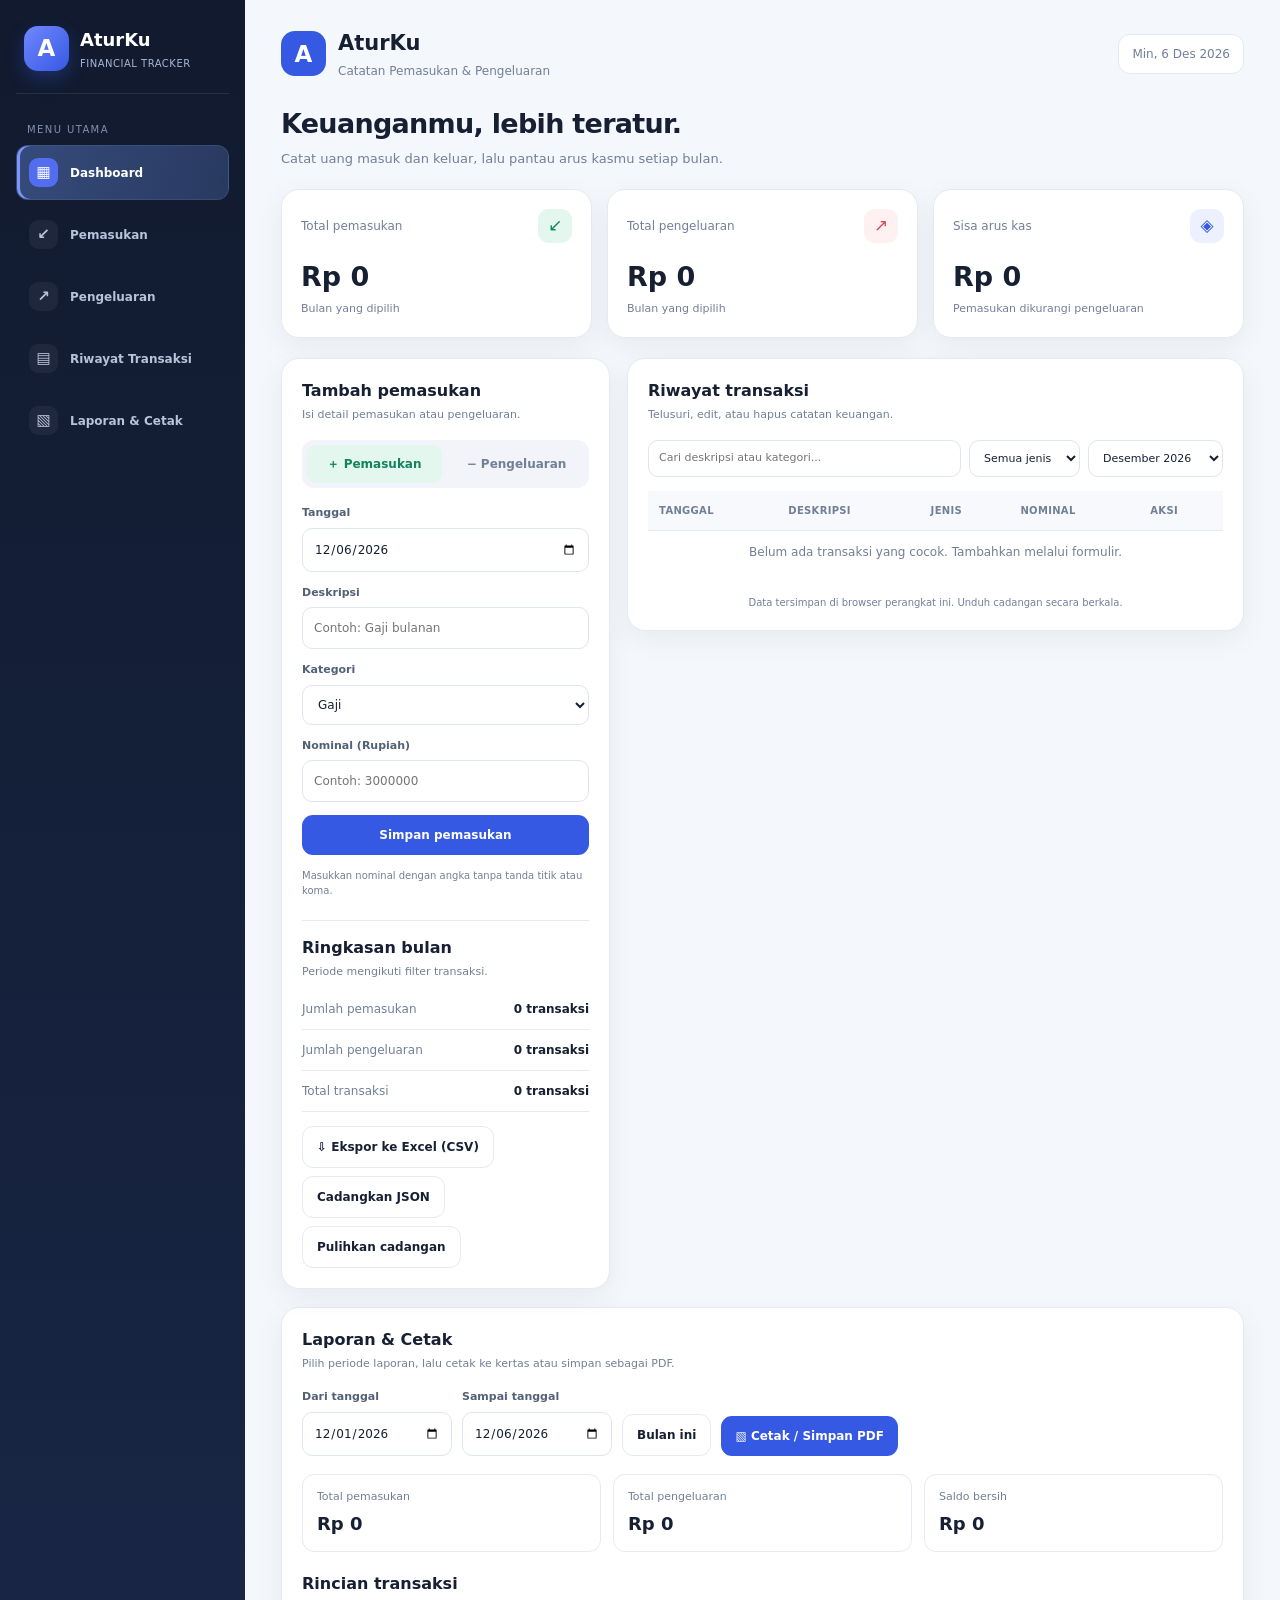
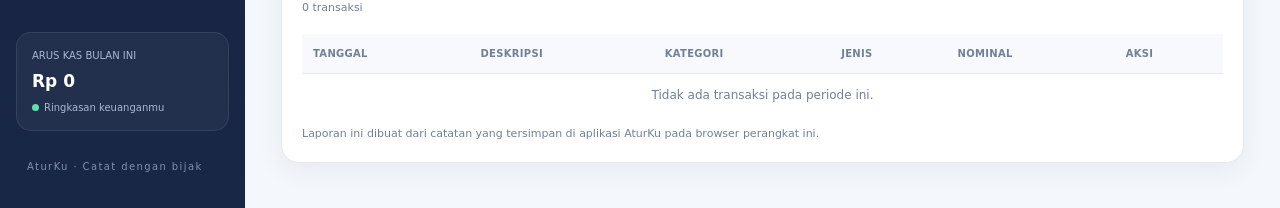
==== index.html @ 73b2db97 "Rename PROGRAM PEMASUKAN DAN PENGELUARAN FINAL.html to index.html" ====
<!DOCTYPE html>
<html lang="id">
<head>
<meta charset="UTF-8"><meta name="viewport" content="width=device-width, initial-scale=1">
<title>AturKu — Pemasukan & Pengeluaran</title>
<style>
:root{--bg:#f4f7fb;--ink:#172033;--muted:#718096;--line:#e5eaf2;--blue:#3659e3;--green:#13835f;--red:#d94b58;--shadow:0 8px 28px #192a4b0f}*{box-sizing:border-box}body{margin:0;background:var(--bg);color:var(--ink);font:14px/1.5 system-ui,-apple-system,"Segoe UI",sans-serif}button,input,select{font:inherit}button{cursor:pointer}.app{max-width:1450px;margin:auto;display:grid;grid-template-columns:245px minmax(0,1fr);min-height:100vh;padding:0}.sidebar{background:linear-gradient(180deg,#111a2e 0%,#192747 100%);color:#eaf0ff;padding:26px 16px;display:flex;flex-direction:column;gap:28px}.side-brand{display:flex;align-items:center;gap:11px;padding:0 8px 22px;border-bottom:1px solid #ffffff18}.side-brand .logo{flex-shrink:0;background:linear-gradient(135deg,#7187ff,#3659e3);box-shadow:0 7px 18px #3659e355}.side-brand h1{margin:0;font-size:18px;color:#fff}.side-brand p{margin:3px 0 0;color:#a8b6d5;font-size:10px;letter-spacing:.5px}.side-label{font-size:10px;letter-spacing:1.4px;color:#8290b0;padding:0 11px;margin-bottom:8px}.side-nav{display:grid;gap:7px}.side-nav button{display:flex;align-items:center;gap:12px;width:100%;border:1px solid transparent;border-radius:12px;padding:12px;color:#b7c2dc;background:transparent;text-align:left;font-size:12px;font-weight:650;transition:.18s}.side-nav button .nav-icon{display:grid;place-items:center;width:29px;height:29px;border-radius:9px;background:#ffffff0d;font-size:15px}.side-nav button:hover{background:#ffffff0b;color:#fff}.side-nav button.active{background:linear-gradient(100deg,#354b7b,#293a60);border-color:#6075a944;color:#fff;box-shadow:inset 3px 0 #7e94ff}.side-nav button.active .nav-icon{background:#536df0;color:#fff}.side-summary{margin-top:auto;background:#ffffff0b;border:1px solid #ffffff17;border-radius:15px;padding:15px}.side-summary .mini-label{font-size:10px;color:#aab8d6}.side-summary strong{display:block;font-size:17px;color:#fff;margin:6px 0}.side-summary p{font-size:10px;color:#aab8d6;margin:0}.side-dot{display:inline-block;width:7px;height:7px;border-radius:50%;background:#5de0ac;margin-right:5px}.main-content{min-width:0;padding:28px clamp(16px,3vw,36px) 45px}.header{display:flex;justify-content:space-between;align-items:center;margin-bottom:24px;gap:12px}.brand{display:flex;align-items:center;gap:12px}.logo{width:45px;height:45px;border-radius:14px;background:var(--blue);color:white;display:grid;place-items:center;font-size:23px;font-weight:800}.brand h1{margin:0;font-size:21px}.brand p,.welcome p{margin:2px 0 0;color:var(--muted);font-size:12px}.date{padding:10px 13px;background:white;border:1px solid var(--line);border-radius:12px;color:var(--muted);font-size:12px}.welcome{margin-bottom:20px}.welcome h2{font-size:27px;margin:0 0 5px;letter-spacing:-.7px}.welcome p{font-size:13px}.stats{display:grid;grid-template-columns:repeat(3,minmax(0,1fr));gap:15px;margin-bottom:20px}.card,.panel{background:white;border:1px solid var(--line);border-radius:18px;box-shadow:var(--shadow)}.stat{padding:19px}.stat-top{display:flex;justify-content:space-between;align-items:center;color:var(--muted);font-size:12px}.icon{width:34px;height:34px;border-radius:11px;background:#edf1ff;color:var(--blue);display:grid;place-items:center;font-size:17px}.icon.green{background:#e3f7ee;color:var(--green)}.icon.red{background:#fff0f1;color:var(--red)}.value{font-size:clamp(20px,2.4vw,27px);font-weight:800;margin:14px 0 4px;overflow-wrap:anywhere}.sub{font-size:11px;color:var(--muted)}.layout{display:grid;grid-template-columns:minmax(280px,.8fr) minmax(0,1.5fr);gap:17px;align-items:start}.panel{padding:20px;min-width:0}.panel-head{display:flex;justify-content:space-between;gap:12px;margin-bottom:17px}.panel-head h3{font-size:16px;margin:0}.panel-head p{font-size:11px;color:var(--muted);margin:4px 0 0}.tabs{display:grid;grid-template-columns:1fr 1fr;gap:7px;background:#f2f4f9;padding:5px;border-radius:12px;margin-bottom:17px}.tab{border:0;background:transparent;color:var(--muted);padding:10px 7px;border-radius:9px;font-size:12px;font-weight:750}.tab.active.income{background:#e3f7ee;color:var(--green)}.tab.active.expense{background:#fff0f1;color:var(--red)}.form{display:grid;gap:13px}.field{display:grid;gap:6px}.field label{font-size:11px;font-weight:750;color:#526078}.field input,.field select,.filters input,.filters select{width:100%;border:1px solid #dfe5ef;background:#fff;padding:11px;border-radius:10px;outline:none;color:var(--ink);font-size:12px}.field input:focus,.field select:focus{border-color:#7187f3;box-shadow:0 0 0 3px #eef1ff}.btn{border:0;border-radius:11px;padding:11px 14px;font-weight:750;font-size:12px;display:inline-flex;align-items:center;justify-content:center;gap:7px}.primary{background:var(--blue);color:white}.light{background:white;border:1px solid var(--line);color:var(--ink)}.danger{background:#fff0f1;color:var(--red)}.full{width:100%}.note{font-size:10px;color:var(--muted);margin:0}.summary{border-top:1px solid var(--line);margin-top:22px;padding-top:15px}.summary-row{display:flex;justify-content:space-between;gap:12px;padding:11px 0;border-bottom:1px solid var(--line);font-size:12px}.summary-row span{color:var(--muted)}.filters{display:flex;flex-wrap:wrap;gap:8px;margin-bottom:14px}.filters input{flex:1;min-width:140px}.filters input,.filters select{width:auto;padding:9px 10px;font-size:11px}.table-wrap{overflow-x:auto}.table{border-collapse:collapse;width:100%;font-size:12px;white-space:nowrap}.table th{text-align:left;color:var(--muted);font-size:10px;letter-spacing:.3px;background:#f8f9fc}.table th,.table td{padding:12px 11px;border-bottom:1px solid var(--line)}.table tr:last-child td{border-bottom:0}.pill{display:inline-flex;padding:4px 8px;border-radius:99px;font-size:10px;font-weight:750}.pill.income{background:#e3f7ee;color:var(--green)}.pill.expense{background:#fff0f1;color:var(--red)}.amount.income{color:var(--green);font-weight:750}.amount.expense{color:var(--red);font-weight:750}.desc{font-weight:750}.category{color:var(--muted);font-size:10px;margin-top:2px}.empty{text-align:center;padding:35px 12px;color:var(--muted);font-size:12px}.actions{display:flex;gap:5px}.small{padding:6px 8px;font-size:10px;border-radius:8px}.bottom{display:flex;flex-wrap:wrap;gap:8px;margin-top:14px}.footer{text-align:center;font-size:10px;color:var(--muted);margin-top:22px}.toast{position:fixed;bottom:20px;right:20px;background:#172033;color:white;padding:12px 16px;border-radius:11px;font-size:12px;opacity:0;transform:translateY(8px);transition:.2s;pointer-events:none}.toast.show{opacity:1;transform:translateY(0)}.report-panel{margin-top:18px}.report-controls{display:flex;align-items:end;flex-wrap:wrap;gap:10px;margin-bottom:18px}.report-controls .field{min-width:150px}.report-title{display:none}.report-stats{display:grid;grid-template-columns:repeat(3,minmax(0,1fr));gap:12px;margin:14px 0 20px}.report-stat{border:1px solid var(--line);border-radius:12px;padding:14px}.report-stat span{display:block;color:var(--muted);font-size:11px}.report-stat strong{display:block;font-size:18px;margin-top:5px;overflow-wrap:anywhere}.report-note{color:var(--muted);font-size:11px;margin:10px 0 0}@media print{ @page{size:A4 portrait;margin:14mm} body{background:#fff!important;color:#111!important;font-size:10pt}.app{display:block!important;max-width:none!important;min-height:0!important}.sidebar,.header,.welcome,.stats,.layout,.toast,.no-print{display:none!important}.main-content{padding:0!important;margin:0!important}.report-panel{display:block!important;margin:0!important;padding:0!important;border:0!important;border-radius:0!important;box-shadow:none!important}.report-title{display:block!important;margin:0 0 18px!important}.report-title h1{font-size:20pt;margin:0 0 4px}.report-title p{font-size:9pt;margin:3px 0}.report-stats{grid-template-columns:repeat(3,1fr);gap:8px;margin:16px 0}.report-stat{border:1px solid #bbb!important;padding:10px;border-radius:0}.report-stat span{color:#444!important;font-size:9pt}.report-stat strong{font-size:12pt}.table-wrap{overflow:visible!important}.table{width:100%!important;white-space:normal!important;font-size:9pt!important;border-collapse:collapse!important}.table th{background:#eee!important;color:#111!important;-webkit-print-color-adjust:exact;print-color-adjust:exact}.table th,.table td{padding:7px 6px!important;border:1px solid #bbb!important;color:#111!important}.table th:last-child,.table td:last-child{display:none!important}.pill,.amount.income,.amount.expense{background:transparent!important;color:#111!important}.report-note{color:#333!important}.report-controls{display:none!important}.report-panel .panel-head{display:none!important}.report-table tr{break-inside:avoid}.report-footer{display:block!important;margin-top:24px;font-size:9pt}.report-footer p{margin:3px 0}}.report-footer{display:none}@media(max-width:1000px){.app{grid-template-columns:210px minmax(0,1fr)}.sidebar{padding:22px 12px}.main-content{padding:22px 17px 35px}.layout{grid-template-columns:1fr}}@media(max-width:680px){.app{display:block}.sidebar{position:relative;padding:13px;gap:12px}.side-brand{padding:0 4px 12px;border-bottom:0}.side-brand .logo{width:36px;height:36px}.side-brand h1{font-size:16px}.side-brand p{font-size:9px}.side-label{display:none}.side-nav{display:flex;overflow-x:auto;gap:5px}.side-nav button{width:auto;white-space:nowrap;padding:8px 10px;font-size:10px;gap:7px}.side-nav button .nav-icon{width:24px;height:24px;font-size:12px}.side-summary{display:none}.main-content{padding:18px 12px 30px}}@media(max-width:520px){.date{display:none}.welcome h2{font-size:23px}.stats{grid-template-columns:1fr}.stat{display:flex;align-items:center;gap:12px}.stat-top{flex:1}.icon{order:-1}.value{margin:0;font-size:17px}.sub{display:none}.filters input{min-width:100%}}
</style></head>
<body><div class="app">
<aside class="sidebar">
 <div class="side-brand"><div class="logo">A</div><div><h1>AturKu</h1><p>FINANCIAL TRACKER</p></div></div>
 <div><div class="side-label">MENU UTAMA</div><nav class="side-nav">
  <button class="active" type="button" onclick="focusSection('overview',this)"><span class="nav-icon">▦</span>Dashboard</button>
  <button type="button" onclick="focusSection('formPanel',this)"><span class="nav-icon">↙</span>Pemasukan</button>
  <button type="button" onclick="focusSection('formPanel',this);setType('expense')"><span class="nav-icon">↗</span>Pengeluaran</button>
  <button type="button" onclick="focusSection('historyPanel',this)"><span class="nav-icon">▤</span>Riwayat Transaksi</button>
  <button type="button" onclick="focusSection('reportPanel',this);renderReport()"><span class="nav-icon">▧</span>Laporan & Cetak</button>
 </nav></div>
 <div class="side-summary"><div class="mini-label">ARUS KAS BULAN INI</div><strong id="sideBalance">Rp0</strong><p><span class="side-dot"></span>Ringkasan keuanganmu</p></div>
 <div class="side-label">AturKu · Catat dengan bijak</div>
</aside>
<div class="main-content">
<header class="header"><div class="brand"><div class="logo">A</div><div><h1>AturKu</h1><p>Catatan Pemasukan & Pengeluaran</p></div></div><div class="date" id="dateLabel"></div></header>
<section class="welcome" id="overview"><h2>Keuanganmu, lebih teratur.</h2><p>Catat uang masuk dan keluar, lalu pantau arus kasmu setiap bulan.</p></section>
<section class="stats">
<div class="card stat"><div class="stat-top"><span>Total pemasukan</span><span class="icon green">↙</span></div><div><div class="value" id="totalIncome">Rp0</div><div class="sub">Bulan yang dipilih</div></div></div>
<div class="card stat"><div class="stat-top"><span>Total pengeluaran</span><span class="icon red">↗</span></div><div><div class="value" id="totalExpense">Rp0</div><div class="sub">Bulan yang dipilih</div></div></div>
<div class="card stat"><div class="stat-top"><span>Sisa arus kas</span><span class="icon">◈</span></div><div><div class="value" id="netBalance">Rp0</div><div class="sub">Pemasukan dikurangi pengeluaran</div></div></div></section>
<section class="layout"><div class="panel" id="formPanel">
<div class="panel-head"><div><h3 id="formHeading">Tambah transaksi</h3><p>Isi detail pemasukan atau pengeluaran.</p></div></div>
<div class="tabs"><button type="button" class="tab active income" id="incomeTab" onclick="setType('income')">＋ Pemasukan</button><button type="button" class="tab expense" id="expenseTab" onclick="setType('expense')">− Pengeluaran</button></div>
<form id="transactionForm" class="form"><div class="field"><label for="date">Tanggal</label><input type="date" id="date" required></div><div class="field"><label for="description">Deskripsi</label><input id="description" maxlength="100" placeholder="Contoh: Gaji bulanan" required></div><div class="field"><label for="category">Kategori</label><select id="category" required></select></div><div class="field"><label for="amount">Nominal (Rupiah)</label><input id="amount" type="number" min="1" step="1" placeholder="Contoh: 3000000" required></div><button class="btn primary full" id="saveButton" type="submit">Simpan pemasukan</button><button class="btn light full" id="cancelEdit" type="button" style="display:none" onclick="cancelEdit()">Batalkan edit</button><p class="note">Masukkan nominal dengan angka tanpa tanda titik atau koma.</p></form>
<div class="summary"><div class="panel-head" style="margin-bottom:8px"><div><h3>Ringkasan bulan</h3><p>Periode mengikuti filter transaksi.</p></div></div><div class="summary-row"><span>Jumlah pemasukan</span><strong id="countIncome">0 transaksi</strong></div><div class="summary-row"><span>Jumlah pengeluaran</span><strong id="countExpense">0 transaksi</strong></div><div class="summary-row"><span>Total transaksi</span><strong id="countAll">0 transaksi</strong></div><div class="bottom"><button class="btn light" type="button" onclick="exportCSV()">⇩ Ekspor ke Excel (CSV)</button><button class="btn light" type="button" onclick="backupJSON()">Cadangkan JSON</button><button class="btn light" type="button" onclick="$('restoreFile').click()">Pulihkan cadangan</button><input type="file" id="restoreFile" accept=".json,application/json" hidden onchange="restoreJSON(event)"></div></div></div>
<div class="panel" id="historyPanel"><div class="panel-head"><div><h3>Riwayat transaksi</h3><p>Telusuri, edit, atau hapus catatan keuangan.</p></div></div><div class="filters"><input id="search" placeholder="Cari deskripsi atau kategori..." oninput="render()"><select id="typeFilter" onchange="render()"><option value="all">Semua jenis</option><option value="income">Pemasukan</option><option value="expense">Pengeluaran</option></select><select id="monthFilter" onchange="render()"></select></div><div class="table-wrap"><table class="table"><thead><tr><th>TANGGAL</th><th>DESKRIPSI</th><th>JENIS</th><th>NOMINAL</th><th>AKSI</th></tr></thead><tbody id="transactionRows"></tbody></table></div><div class="footer">Data tersimpan di browser perangkat ini. Unduh cadangan secara berkala.</div></div></section>
<section class="panel report-panel" id="reportPanel"><div class="report-title"><h1>AturKu — Laporan Keuangan</h1><p id="printPeriod"></p><p>Ringkasan pemasukan, pengeluaran, dan riwayat transaksi.</p></div><div class="panel-head no-print"><div><h3>Laporan & Cetak</h3><p>Pilih periode laporan, lalu cetak ke kertas atau simpan sebagai PDF.</p></div></div><div class="report-controls no-print"><div class="field"><label for="reportFrom">Dari tanggal</label><input id="reportFrom" type="date" onchange="renderReport()"></div><div class="field"><label for="reportTo">Sampai tanggal</label><input id="reportTo" type="date" onchange="renderReport()"></div><button class="btn light" type="button" onclick="setReportMonth()">Bulan ini</button><button class="btn primary" type="button" onclick="renderReport();window.print()">▧ Cetak / Simpan PDF</button></div><div class="report-stats"><div class="report-stat"><span>Total pemasukan</span><strong id="reportIncome">Rp0</strong></div><div class="report-stat"><span>Total pengeluaran</span><strong id="reportExpense">Rp0</strong></div><div class="report-stat"><span>Saldo bersih</span><strong id="reportBalance">Rp0</strong></div></div><div class="panel-head"><div><h3>Rincian transaksi</h3><p id="reportCount">0 transaksi</p></div></div><div class="table-wrap"><table class="table report-table"><thead><tr><th>TANGGAL</th><th>DESKRIPSI</th><th>KATEGORI</th><th>JENIS</th><th>NOMINAL</th><th class="no-print">AKSI</th></tr></thead><tbody id="reportRows"></tbody></table></div><p class="report-note">Laporan ini dibuat dari catatan yang tersimpan di aplikasi AturKu pada browser perangkat ini.</p><div class="report-footer"><p>Disiapkan oleh: __________________________</p><p>Tanggal cetak: <span id="printDate"></span></p></div></section></div></div><div class="toast" id="toast"></div>
<script>
const $=id=>document.getElementById(id),now=new Date(),localISO=d=>`${d.getFullYear()}-${String(d.getMonth()+1).padStart(2,'0')}-${String(d.getDate()).padStart(2,'0')}`,today=localISO(now),thisMonth=today.slice(0,7),STORE='aturku_cashflow_v1';
const money=n=>new Intl.NumberFormat('id-ID',{style:'currency',currency:'IDR',maximumFractionDigits:0}).format(Number(n)||0),safe=s=>String(s??'').replace(/[&<>"']/g,c=>({'&':'&amp;','<':'&lt;','>':'&gt;','"':'&quot;',"'":'&#39;'}[c]));
const categories={income:['Gaji','Penjualan','Bonus','Freelance','Usaha','Hadiah','Lainnya'],expense:['Makanan','Transportasi','Tagihan','Kebutuhan','Kuliah','Kesehatan','Hiburan','Operasional','Belanja','Lainnya']};let transactions=[],type='income',editingId=null;
try{const d=JSON.parse(localStorage.getItem(STORE));if(Array.isArray(d))transactions=d;else if(d&&Array.isArray(d.transactions))transactions=d.transactions}catch(e){}
function persist(){localStorage.setItem(STORE,JSON.stringify(transactions))}function notify(m){const t=$('toast');t.textContent=m;t.classList.add('show');setTimeout(()=>t.classList.remove('show'),2300)}
function setType(v){type=v;$('incomeTab').classList.toggle('active',v==='income');$('expenseTab').classList.toggle('active',v==='expense');$('formHeading').textContent=editingId?'Edit transaksi':v==='income'?'Tambah pemasukan':'Tambah pengeluaran';$('saveButton').textContent=editingId?'Simpan perubahan':v==='income'?'Simpan pemasukan':'Simpan pengeluaran';$('category').innerHTML=categories[v].map(c=>`<option>${c}</option>`).join('')}
function updateMonthOptions(){const el=$('monthFilter'),prev=el.value||thisMonth,months=new Set([thisMonth,...transactions.map(t=>t.date.slice(0,7))]);for(let i=1;i<18;i++)months.add(localISO(new Date(now.getFullYear(),now.getMonth()-i,1)).slice(0,7));const sorted=[...months].sort((a,b)=>b.localeCompare(a));el.innerHTML='<option value="all">Semua bulan</option>'+sorted.map(m=>`<option value="${m}">${new Date(+m.slice(0,4),+m.slice(5)-1,1).toLocaleDateString('id-ID',{month:'long',year:'numeric'})}</option>`).join('');el.value=prev==='all'?'all':sorted.includes(prev)?prev:thisMonth}
function render(){updateMonthOptions();const m=$('monthFilter').value||'all',f=$('typeFilter').value,q=$('search').value.toLowerCase(),base=transactions.filter(t=>m==='all'||t.date.startsWith(m)),inc=base.filter(t=>t.type==='income'),out=base.filter(t=>t.type==='expense'),sum=a=>a.reduce((s,t)=>s+Number(t.amount||0),0),income=sum(inc),expense=sum(out);$('totalIncome').textContent=money(income);$('totalExpense').textContent=money(expense);$('netBalance').textContent=money(income-expense);$('netBalance').style.color=income-expense<0?'var(--red)':'var(--ink)';$('sideBalance').textContent=money(income-expense);$('countIncome').textContent=inc.length+' transaksi';$('countExpense').textContent=out.length+' transaksi';$('countAll').textContent=base.length+' transaksi';const rows=base.filter(t=>(f==='all'||t.type===f)&&(t.description+' '+t.category).toLowerCase().includes(q)).sort((a,b)=>b.date.localeCompare(a.date)||b.id.localeCompare(a.id));$('transactionRows').innerHTML=rows.length?rows.map(t=>`<tr><td>${safe(t.date)}</td><td><div class="desc">${safe(t.description)}</div><div class="category">${safe(t.category)}</div></td><td><span class="pill ${t.type}">${t.type==='income'?'Pemasukan':'Pengeluaran'}</span></td><td class="amount ${t.type}">${t.type==='income'?'+':'−'}${money(t.amount)}</td><td><div class="actions"><button class="btn light small" onclick="editTransaction('${t.id}')">Edit</button><button class="btn danger small" onclick="deleteTransaction('${t.id}')">Hapus</button></div></td></tr>`).join(''):'<tr><td colspan="5" class="empty">Belum ada transaksi yang cocok. Tambahkan melalui formulir.</td></tr>'}

function setReportMonth(){const d=new Date(),start=new Date(d.getFullYear(),d.getMonth(),1);$('reportFrom').value=localISO(start);$('reportTo').value=today;renderReport()}
function renderReport(){const from=$('reportFrom').value||'0000-01-01',to=$('reportTo').value||'9999-12-31';const rows=transactions.filter(t=>t.date>=from&&t.date<=to).slice().sort((a,b)=>a.date.localeCompare(b.date)||a.id.localeCompare(b.id));const inc=rows.filter(t=>t.type==='income').reduce((s,t)=>s+Number(t.amount||0),0),out=rows.filter(t=>t.type==='expense').reduce((s,t)=>s+Number(t.amount||0),0);$('reportIncome').textContent=money(inc);$('reportExpense').textContent=money(out);$('reportBalance').textContent=money(inc-out);$('reportBalance').style.color=inc-out<0?'var(--red)':'var(--ink)';$('reportCount').textContent=rows.length+' transaksi';const fmt=d=>d?new Date(d+'T00:00:00').toLocaleDateString('id-ID',{day:'2-digit',month:'short',year:'numeric'}):'—';$('printPeriod').textContent='Periode: '+fmt($('reportFrom').value)+' sampai '+fmt($('reportTo').value);$('printDate').textContent=new Date().toLocaleDateString('id-ID',{day:'2-digit',month:'long',year:'numeric'});$('reportRows').innerHTML=rows.length?rows.map(t=>`<tr><td>${safe(t.date)}</td><td><div class="desc">${safe(t.description)}</div></td><td>${safe(t.category)}</td><td>${t.type==='income'?'Pemasukan':'Pengeluaran'}</td><td class="amount ${t.type}">${t.type==='income'?'+':'−'}${money(t.amount)}</td><td class="no-print"><button class="btn light small" onclick="editTransaction('${t.id}')">Edit</button></td></tr>`).join(''):'<tr><td colspan="6" class="empty">Tidak ada transaksi pada periode ini.</td></tr>'}
function focusSection(id,button){document.querySelectorAll('.side-nav button').forEach(b=>b.classList.toggle('active',b===button));const target=$(id);if(target)target.scrollIntoView({behavior:'smooth',block:'start'});if(button&&button.textContent.includes('Pemasukan'))setType('income')}
function resetForm(){$('transactionForm').reset();$('date').value=today;$('cancelEdit').style.display='none';editingId=null;setType('income')}
$('transactionForm').addEventListener('submit',e=>{e.preventDefault();const description=$('description').value.trim(),amount=Number($('amount').value);if(!description||!Number.isFinite(amount)||amount<=0){notify('Periksa deskripsi dan nominal.');return}const obj={id:editingId||'tx_'+Date.now().toString(36)+Math.random().toString(36).slice(2,7),date:$('date').value,description,category:$('category').value,type,amount};transactions=editingId?transactions.map(t=>t.id===editingId?obj:t):[...transactions,obj];persist();resetForm();render();notify('Transaksi berhasil disimpan.')});
function editTransaction(id){const t=transactions.find(x=>x.id===id);if(!t)return;editingId=id;setType(t.type);$('date').value=t.date;$('description').value=t.description;$('category').value=t.category;$('amount').value=t.amount;$('formHeading').textContent='Edit transaksi';$('saveButton').textContent='Simpan perubahan';$('cancelEdit').style.display='block';document.querySelector('.layout .panel').scrollIntoView({behavior:'smooth',block:'start'})}
function cancelEdit(){resetForm()}function deleteTransaction(id){const t=transactions.find(x=>x.id===id);if(!t||!confirm(`Hapus transaksi "${t.description}"?`))return;transactions=transactions.filter(x=>x.id!==id);if(editingId===id)resetForm();persist();render();notify('Transaksi dihapus.')}
function csvCell(v){return '"'+String(v??'').replace(/"/g,'""')+'"'}function download(name,content,mime){const blob=new Blob(['\ufeff'+content],{type:mime}),url=URL.createObjectURL(blob),a=document.createElement('a');a.href=url;a.download=name;document.body.appendChild(a);a.click();a.remove();setTimeout(()=>URL.revokeObjectURL(url),1000)}
function exportCSV(){const rows=[['Tanggal','Deskripsi','Kategori','Jenis','Nominal (Rp)'],...transactions.slice().sort((a,b)=>a.date.localeCompare(b.date)).map(t=>[t.date,t.description,t.category,t.type==='income'?'Pemasukan':'Pengeluaran',t.amount])];download('aturku-pemasukan-pengeluaran.csv',rows.map(r=>r.map(csvCell).join(',')).join('\r\n'),'text/csv;charset=utf-8');notify('File CSV berhasil dibuat.')}
function backupJSON(){download('aturku-cadangan-'+today+'.json',JSON.stringify({version:1,transactions},null,2),'application/json');notify('Cadangan JSON berhasil dibuat.')}
function restoreJSON(e){const file=e.target.files[0];if(!file)return;const reader=new FileReader();reader.onload=()=>{try{const parsed=JSON.parse(reader.result),arr=Array.isArray(parsed)?parsed:parsed.transactions;if(!Array.isArray(arr)||arr.some(t=>!t.date||!t.description||!['income','expense'].includes(t.type)||!Number.isFinite(Number(t.amount))))throw Error();if(!confirm('Ganti seluruh catatan dengan isi cadangan?'))return;transactions=arr.map(t=>({...t,id:String(t.id||'tx_'+Math.random().toString(36).slice(2)),amount:Number(t.amount)}));persist();render();notify('Cadangan berhasil dipulihkan.')}catch(err){alert('File bukan cadangan AturKu yang valid.')}e.target.value=''};reader.readAsText(file)}
$('dateLabel').textContent=now.toLocaleDateString('id-ID',{weekday:'short',day:'numeric',month:'short',year:'numeric'});$('date').value=today;$('reportFrom').value=localISO(new Date(now.getFullYear(),now.getMonth(),1));$('reportTo').value=today;setType('income');render();renderReport();
</script></body></html>
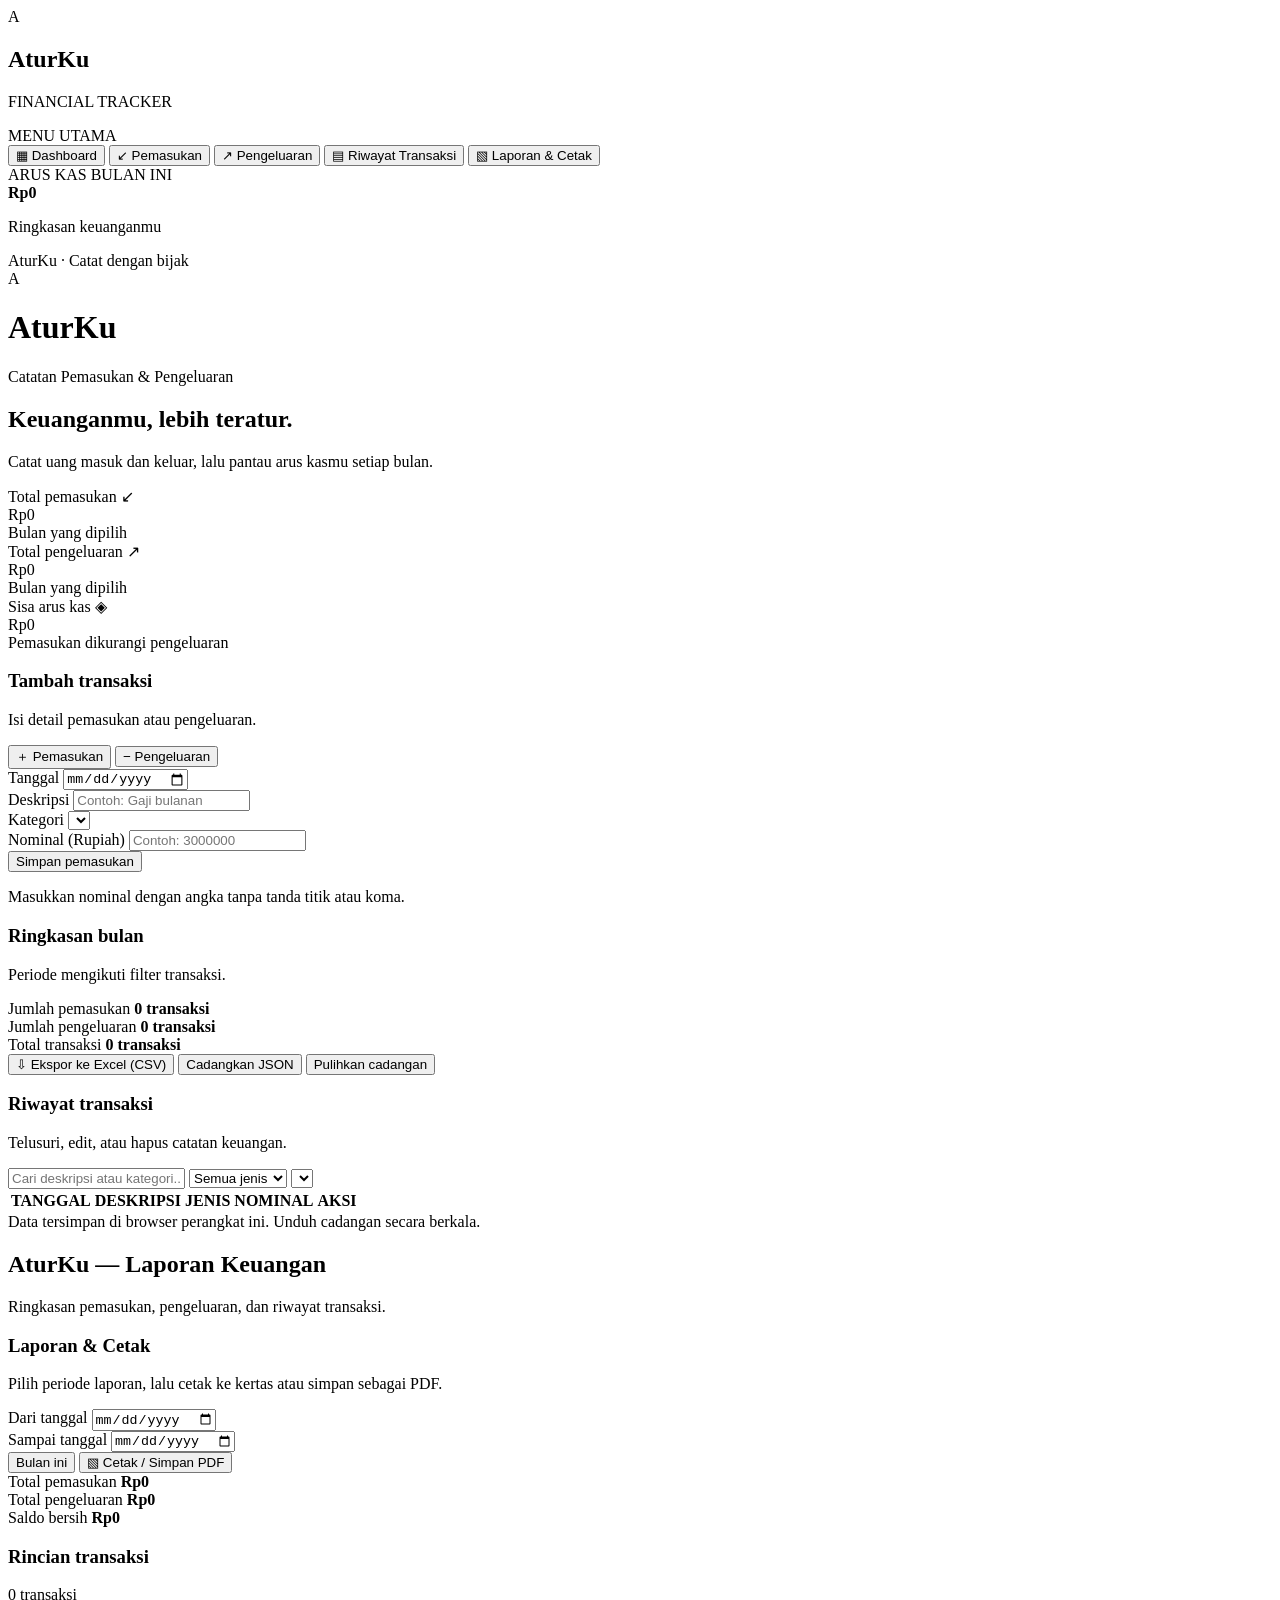
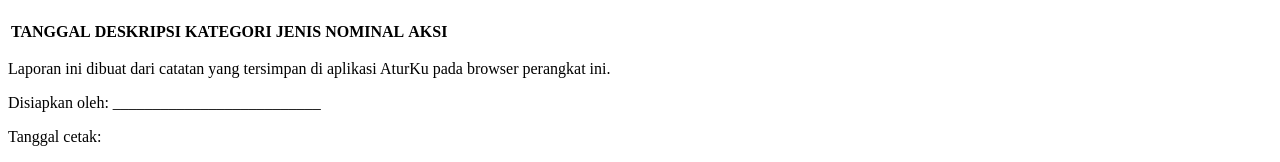
==== commit eec6798c: "Update print statement from 'Hello' to 'Goodbye'" ====
--- a/index.html
+++ b/index.html
@@ -1,58 +1,494 @@
 <!DOCTYPE html>
 <html lang="id">
-<head>
-<meta charset="UTF-8"><meta name="viewport" content="width=device-width, initial-scale=1">
-<title>AturKu — Pemasukan & Pengeluaran</title>
-<style>
-:root{--bg:#f4f7fb;--ink:#172033;--muted:#718096;--line:#e5eaf2;--blue:#3659e3;--green:#13835f;--red:#d94b58;--shadow:0 8px 28px #192a4b0f}*{box-sizing:border-box}body{margin:0;background:var(--bg);color:var(--ink);font:14px/1.5 system-ui,-apple-system,"Segoe UI",sans-serif}button,input,select{font:inherit}button{cursor:pointer}.app{max-width:1450px;margin:auto;display:grid;grid-template-columns:245px minmax(0,1fr);min-height:100vh;padding:0}.sidebar{background:linear-gradient(180deg,#111a2e 0%,#192747 100%);color:#eaf0ff;padding:26px 16px;display:flex;flex-direction:column;gap:28px}.side-brand{display:flex;align-items:center;gap:11px;padding:0 8px 22px;border-bottom:1px solid #ffffff18}.side-brand .logo{flex-shrink:0;background:linear-gradient(135deg,#7187ff,#3659e3);box-shadow:0 7px 18px #3659e355}.side-brand h1{margin:0;font-size:18px;color:#fff}.side-brand p{margin:3px 0 0;color:#a8b6d5;font-size:10px;letter-spacing:.5px}.side-label{font-size:10px;letter-spacing:1.4px;color:#8290b0;padding:0 11px;margin-bottom:8px}.side-nav{display:grid;gap:7px}.side-nav button{display:flex;align-items:center;gap:12px;width:100%;border:1px solid transparent;border-radius:12px;padding:12px;color:#b7c2dc;background:transparent;text-align:left;font-size:12px;font-weight:650;transition:.18s}.side-nav button .nav-icon{display:grid;place-items:center;width:29px;height:29px;border-radius:9px;background:#ffffff0d;font-size:15px}.side-nav button:hover{background:#ffffff0b;color:#fff}.side-nav button.active{background:linear-gradient(100deg,#354b7b,#293a60);border-color:#6075a944;color:#fff;box-shadow:inset 3px 0 #7e94ff}.side-nav button.active .nav-icon{background:#536df0;color:#fff}.side-summary{margin-top:auto;background:#ffffff0b;border:1px solid #ffffff17;border-radius:15px;padding:15px}.side-summary .mini-label{font-size:10px;color:#aab8d6}.side-summary strong{display:block;font-size:17px;color:#fff;margin:6px 0}.side-summary p{font-size:10px;color:#aab8d6;margin:0}.side-dot{display:inline-block;width:7px;height:7px;border-radius:50%;background:#5de0ac;margin-right:5px}.main-content{min-width:0;padding:28px clamp(16px,3vw,36px) 45px}.header{display:flex;justify-content:space-between;align-items:center;margin-bottom:24px;gap:12px}.brand{display:flex;align-items:center;gap:12px}.logo{width:45px;height:45px;border-radius:14px;background:var(--blue);color:white;display:grid;place-items:center;font-size:23px;font-weight:800}.brand h1{margin:0;font-size:21px}.brand p,.welcome p{margin:2px 0 0;color:var(--muted);font-size:12px}.date{padding:10px 13px;background:white;border:1px solid var(--line);border-radius:12px;color:var(--muted);font-size:12px}.welcome{margin-bottom:20px}.welcome h2{font-size:27px;margin:0 0 5px;letter-spacing:-.7px}.welcome p{font-size:13px}.stats{display:grid;grid-template-columns:repeat(3,minmax(0,1fr));gap:15px;margin-bottom:20px}.card,.panel{background:white;border:1px solid var(--line);border-radius:18px;box-shadow:var(--shadow)}.stat{padding:19px}.stat-top{display:flex;justify-content:space-between;align-items:center;color:var(--muted);font-size:12px}.icon{width:34px;height:34px;border-radius:11px;background:#edf1ff;color:var(--blue);display:grid;place-items:center;font-size:17px}.icon.green{background:#e3f7ee;color:var(--green)}.icon.red{background:#fff0f1;color:var(--red)}.value{font-size:clamp(20px,2.4vw,27px);font-weight:800;margin:14px 0 4px;overflow-wrap:anywhere}.sub{font-size:11px;color:var(--muted)}.layout{display:grid;grid-template-columns:minmax(280px,.8fr) minmax(0,1.5fr);gap:17px;align-items:start}.panel{padding:20px;min-width:0}.panel-head{display:flex;justify-content:space-between;gap:12px;margin-bottom:17px}.panel-head h3{font-size:16px;margin:0}.panel-head p{font-size:11px;color:var(--muted);margin:4px 0 0}.tabs{display:grid;grid-template-columns:1fr 1fr;gap:7px;background:#f2f4f9;padding:5px;border-radius:12px;margin-bottom:17px}.tab{border:0;background:transparent;color:var(--muted);padding:10px 7px;border-radius:9px;font-size:12px;font-weight:750}.tab.active.income{background:#e3f7ee;color:var(--green)}.tab.active.expense{background:#fff0f1;color:var(--red)}.form{display:grid;gap:13px}.field{display:grid;gap:6px}.field label{font-size:11px;font-weight:750;color:#526078}.field input,.field select,.filters input,.filters select{width:100%;border:1px solid #dfe5ef;background:#fff;padding:11px;border-radius:10px;outline:none;color:var(--ink);font-size:12px}.field input:focus,.field select:focus{border-color:#7187f3;box-shadow:0 0 0 3px #eef1ff}.btn{border:0;border-radius:11px;padding:11px 14px;font-weight:750;font-size:12px;display:inline-flex;align-items:center;justify-content:center;gap:7px}.primary{background:var(--blue);color:white}.light{background:white;border:1px solid var(--line);color:var(--ink)}.danger{background:#fff0f1;color:var(--red)}.full{width:100%}.note{font-size:10px;color:var(--muted);margin:0}.summary{border-top:1px solid var(--line);margin-top:22px;padding-top:15px}.summary-row{display:flex;justify-content:space-between;gap:12px;padding:11px 0;border-bottom:1px solid var(--line);font-size:12px}.summary-row span{color:var(--muted)}.filters{display:flex;flex-wrap:wrap;gap:8px;margin-bottom:14px}.filters input{flex:1;min-width:140px}.filters input,.filters select{width:auto;padding:9px 10px;font-size:11px}.table-wrap{overflow-x:auto}.table{border-collapse:collapse;width:100%;font-size:12px;white-space:nowrap}.table th{text-align:left;color:var(--muted);font-size:10px;letter-spacing:.3px;background:#f8f9fc}.table th,.table td{padding:12px 11px;border-bottom:1px solid var(--line)}.table tr:last-child td{border-bottom:0}.pill{display:inline-flex;padding:4px 8px;border-radius:99px;font-size:10px;font-weight:750}.pill.income{background:#e3f7ee;color:var(--green)}.pill.expense{background:#fff0f1;color:var(--red)}.amount.income{color:var(--green);font-weight:750}.amount.expense{color:var(--red);font-weight:750}.desc{font-weight:750}.category{color:var(--muted);font-size:10px;margin-top:2px}.empty{text-align:center;padding:35px 12px;color:var(--muted);font-size:12px}.actions{display:flex;gap:5px}.small{padding:6px 8px;font-size:10px;border-radius:8px}.bottom{display:flex;flex-wrap:wrap;gap:8px;margin-top:14px}.footer{text-align:center;font-size:10px;color:var(--muted);margin-top:22px}.toast{position:fixed;bottom:20px;right:20px;background:#172033;color:white;padding:12px 16px;border-radius:11px;font-size:12px;opacity:0;transform:translateY(8px);transition:.2s;pointer-events:none}.toast.show{opacity:1;transform:translateY(0)}.report-panel{margin-top:18px}.report-controls{display:flex;align-items:end;flex-wrap:wrap;gap:10px;margin-bottom:18px}.report-controls .field{min-width:150px}.report-title{display:none}.report-stats{display:grid;grid-template-columns:repeat(3,minmax(0,1fr));gap:12px;margin:14px 0 20px}.report-stat{border:1px solid var(--line);border-radius:12px;padding:14px}.report-stat span{display:block;color:var(--muted);font-size:11px}.report-stat strong{display:block;font-size:18px;margin-top:5px;overflow-wrap:anywhere}.report-note{color:var(--muted);font-size:11px;margin:10px 0 0}@media print{ @page{size:A4 portrait;margin:14mm} body{background:#fff!important;color:#111!important;font-size:10pt}.app{display:block!important;max-width:none!important;min-height:0!important}.sidebar,.header,.welcome,.stats,.layout,.toast,.no-print{display:none!important}.main-content{padding:0!important;margin:0!important}.report-panel{display:block!important;margin:0!important;padding:0!important;border:0!important;border-radius:0!important;box-shadow:none!important}.report-title{display:block!important;margin:0 0 18px!important}.report-title h1{font-size:20pt;margin:0 0 4px}.report-title p{font-size:9pt;margin:3px 0}.report-stats{grid-template-columns:repeat(3,1fr);gap:8px;margin:16px 0}.report-stat{border:1px solid #bbb!important;padding:10px;border-radius:0}.report-stat span{color:#444!important;font-size:9pt}.report-stat strong{font-size:12pt}.table-wrap{overflow:visible!important}.table{width:100%!important;white-space:normal!important;font-size:9pt!important;border-collapse:collapse!important}.table th{background:#eee!important;color:#111!important;-webkit-print-color-adjust:exact;print-color-adjust:exact}.table th,.table td{padding:7px 6px!important;border:1px solid #bbb!important;color:#111!important}.table th:last-child,.table td:last-child{display:none!important}.pill,.amount.income,.amount.expense{background:transparent!important;color:#111!important}.report-note{color:#333!important}.report-controls{display:none!important}.report-panel .panel-head{display:none!important}.report-table tr{break-inside:avoid}.report-footer{display:block!important;margin-top:24px;font-size:9pt}.report-footer p{margin:3px 0}}.report-footer{display:none}@media(max-width:1000px){.app{grid-template-columns:210px minmax(0,1fr)}.sidebar{padding:22px 12px}.main-content{padding:22px 17px 35px}.layout{grid-template-columns:1fr}}@media(max-width:680px){.app{display:block}.sidebar{position:relative;padding:13px;gap:12px}.side-brand{padding:0 4px 12px;border-bottom:0}.side-brand .logo{width:36px;height:36px}.side-brand h1{font-size:16px}.side-brand p{font-size:9px}.side-label{display:none}.side-nav{display:flex;overflow-x:auto;gap:5px}.side-nav button{width:auto;white-space:nowrap;padding:8px 10px;font-size:10px;gap:7px}.side-nav button .nav-icon{width:24px;height:24px;font-size:12px}.side-summary{display:none}.main-content{padding:18px 12px 30px}}@media(max-width:520px){.date{display:none}.welcome h2{font-size:23px}.stats{grid-template-columns:1fr}.stat{display:flex;align-items:center;gap:12px}.stat-top{flex:1}.icon{order:-1}.value{margin:0;font-size:17px}.sub{display:none}.filters input{min-width:100%}}
-</style></head>
-<body><div class="app">
-<aside class="sidebar">
- <div class="side-brand"><div class="logo">A</div><div><h1>AturKu</h1><p>FINANCIAL TRACKER</p></div></div>
- <div><div class="side-label">MENU UTAMA</div><nav class="side-nav">
-  <button class="active" type="button" onclick="focusSection('overview',this)"><span class="nav-icon">▦</span>Dashboard</button>
-  <button type="button" onclick="focusSection('formPanel',this)"><span class="nav-icon">↙</span>Pemasukan</button>
-  <button type="button" onclick="focusSection('formPanel',this);setType('expense')"><span class="nav-icon">↗</span>Pengeluaran</button>
-  <button type="button" onclick="focusSection('historyPanel',this)"><span class="nav-icon">▤</span>Riwayat Transaksi</button>
-  <button type="button" onclick="focusSection('reportPanel',this);renderReport()"><span class="nav-icon">▧</span>Laporan & Cetak</button>
- </nav></div>
- <div class="side-summary"><div class="mini-label">ARUS KAS BULAN INI</div><strong id="sideBalance">Rp0</strong><p><span class="side-dot"></span>Ringkasan keuanganmu</p></div>
- <div class="side-label">AturKu · Catat dengan bijak</div>
-</aside>
-<div class="main-content">
-<header class="header"><div class="brand"><div class="logo">A</div><div><h1>AturKu</h1><p>Catatan Pemasukan & Pengeluaran</p></div></div><div class="date" id="dateLabel"></div></header>
-<section class="welcome" id="overview"><h2>Keuanganmu, lebih teratur.</h2><p>Catat uang masuk dan keluar, lalu pantau arus kasmu setiap bulan.</p></section>
-<section class="stats">
-<div class="card stat"><div class="stat-top"><span>Total pemasukan</span><span class="icon green">↙</span></div><div><div class="value" id="totalIncome">Rp0</div><div class="sub">Bulan yang dipilih</div></div></div>
-<div class="card stat"><div class="stat-top"><span>Total pengeluaran</span><span class="icon red">↗</span></div><div><div class="value" id="totalExpense">Rp0</div><div class="sub">Bulan yang dipilih</div></div></div>
-<div class="card stat"><div class="stat-top"><span>Sisa arus kas</span><span class="icon">◈</span></div><div><div class="value" id="netBalance">Rp0</div><div class="sub">Pemasukan dikurangi pengeluaran</div></div></div></section>
-<section class="layout"><div class="panel" id="formPanel">
-<div class="panel-head"><div><h3 id="formHeading">Tambah transaksi</h3><p>Isi detail pemasukan atau pengeluaran.</p></div></div>
-<div class="tabs"><button type="button" class="tab active income" id="incomeTab" onclick="setType('income')">＋ Pemasukan</button><button type="button" class="tab expense" id="expenseTab" onclick="setType('expense')">− Pengeluaran</button></div>
-<form id="transactionForm" class="form"><div class="field"><label for="date">Tanggal</label><input type="date" id="date" required></div><div class="field"><label for="description">Deskripsi</label><input id="description" maxlength="100" placeholder="Contoh: Gaji bulanan" required></div><div class="field"><label for="category">Kategori</label><select id="category" required></select></div><div class="field"><label for="amount">Nominal (Rupiah)</label><input id="amount" type="number" min="1" step="1" placeholder="Contoh: 3000000" required></div><button class="btn primary full" id="saveButton" type="submit">Simpan pemasukan</button><button class="btn light full" id="cancelEdit" type="button" style="display:none" onclick="cancelEdit()">Batalkan edit</button><p class="note">Masukkan nominal dengan angka tanpa tanda titik atau koma.</p></form>
-<div class="summary"><div class="panel-head" style="margin-bottom:8px"><div><h3>Ringkasan bulan</h3><p>Periode mengikuti filter transaksi.</p></div></div><div class="summary-row"><span>Jumlah pemasukan</span><strong id="countIncome">0 transaksi</strong></div><div class="summary-row"><span>Jumlah pengeluaran</span><strong id="countExpense">0 transaksi</strong></div><div class="summary-row"><span>Total transaksi</span><strong id="countAll">0 transaksi</strong></div><div class="bottom"><button class="btn light" type="button" onclick="exportCSV()">⇩ Ekspor ke Excel (CSV)</button><button class="btn light" type="button" onclick="backupJSON()">Cadangkan JSON</button><button class="btn light" type="button" onclick="$('restoreFile').click()">Pulihkan cadangan</button><input type="file" id="restoreFile" accept=".json,application/json" hidden onchange="restoreJSON(event)"></div></div></div>
-<div class="panel" id="historyPanel"><div class="panel-head"><div><h3>Riwayat transaksi</h3><p>Telusuri, edit, atau hapus catatan keuangan.</p></div></div><div class="filters"><input id="search" placeholder="Cari deskripsi atau kategori..." oninput="render()"><select id="typeFilter" onchange="render()"><option value="all">Semua jenis</option><option value="income">Pemasukan</option><option value="expense">Pengeluaran</option></select><select id="monthFilter" onchange="render()"></select></div><div class="table-wrap"><table class="table"><thead><tr><th>TANGGAL</th><th>DESKRIPSI</th><th>JENIS</th><th>NOMINAL</th><th>AKSI</th></tr></thead><tbody id="transactionRows"></tbody></table></div><div class="footer">Data tersimpan di browser perangkat ini. Unduh cadangan secara berkala.</div></div></section>
-<section class="panel report-panel" id="reportPanel"><div class="report-title"><h1>AturKu — Laporan Keuangan</h1><p id="printPeriod"></p><p>Ringkasan pemasukan, pengeluaran, dan riwayat transaksi.</p></div><div class="panel-head no-print"><div><h3>Laporan & Cetak</h3><p>Pilih periode laporan, lalu cetak ke kertas atau simpan sebagai PDF.</p></div></div><div class="report-controls no-print"><div class="field"><label for="reportFrom">Dari tanggal</label><input id="reportFrom" type="date" onchange="renderReport()"></div><div class="field"><label for="reportTo">Sampai tanggal</label><input id="reportTo" type="date" onchange="renderReport()"></div><button class="btn light" type="button" onclick="setReportMonth()">Bulan ini</button><button class="btn primary" type="button" onclick="renderReport();window.print()">▧ Cetak / Simpan PDF</button></div><div class="report-stats"><div class="report-stat"><span>Total pemasukan</span><strong id="reportIncome">Rp0</strong></div><div class="report-stat"><span>Total pengeluaran</span><strong id="reportExpense">Rp0</strong></div><div class="report-stat"><span>Saldo bersih</span><strong id="reportBalance">Rp0</strong></div></div><div class="panel-head"><div><h3>Rincian transaksi</h3><p id="reportCount">0 transaksi</p></div></div><div class="table-wrap"><table class="table report-table"><thead><tr><th>TANGGAL</th><th>DESKRIPSI</th><th>KATEGORI</th><th>JENIS</th><th>NOMINAL</th><th class="no-print">AKSI</th></tr></thead><tbody id="reportRows"></tbody></table></div><p class="report-note">Laporan ini dibuat dari catatan yang tersimpan di aplikasi AturKu pada browser perangkat ini.</p><div class="report-footer"><p>Disiapkan oleh: __________________________</p><p>Tanggal cetak: <span id="printDate"></span></p></div></section></div></div><div class="toast" id="toast"></div>
-<script>
-const $=id=>document.getElementById(id),now=new Date(),localISO=d=>`${d.getFullYear()}-${String(d.getMonth()+1).padStart(2,'0')}-${String(d.getDate()).padStart(2,'0')}`,today=localISO(now),thisMonth=today.slice(0,7),STORE='aturku_cashflow_v1';
-const money=n=>new Intl.NumberFormat('id-ID',{style:'currency',currency:'IDR',maximumFractionDigits:0}).format(Number(n)||0),safe=s=>String(s??'').replace(/[&<>"']/g,c=>({'&':'&amp;','<':'&lt;','>':'&gt;','"':'&quot;',"'":'&#39;'}[c]));
-const categories={income:['Gaji','Penjualan','Bonus','Freelance','Usaha','Hadiah','Lainnya'],expense:['Makanan','Transportasi','Tagihan','Kebutuhan','Kuliah','Kesehatan','Hiburan','Operasional','Belanja','Lainnya']};let transactions=[],type='income',editingId=null;
-try{const d=JSON.parse(localStorage.getItem(STORE));if(Array.isArray(d))transactions=d;else if(d&&Array.isArray(d.transactions))transactions=d.transactions}catch(e){}
-function persist(){localStorage.setItem(STORE,JSON.stringify(transactions))}function notify(m){const t=$('toast');t.textContent=m;t.classList.add('show');setTimeout(()=>t.classList.remove('show'),2300)}
-function setType(v){type=v;$('incomeTab').classList.toggle('active',v==='income');$('expenseTab').classList.toggle('active',v==='expense');$('formHeading').textContent=editingId?'Edit transaksi':v==='income'?'Tambah pemasukan':'Tambah pengeluaran';$('saveButton').textContent=editingId?'Simpan perubahan':v==='income'?'Simpan pemasukan':'Simpan pengeluaran';$('category').innerHTML=categories[v].map(c=>`<option>${c}</option>`).join('')}
-function updateMonthOptions(){const el=$('monthFilter'),prev=el.value||thisMonth,months=new Set([thisMonth,...transactions.map(t=>t.date.slice(0,7))]);for(let i=1;i<18;i++)months.add(localISO(new Date(now.getFullYear(),now.getMonth()-i,1)).slice(0,7));const sorted=[...months].sort((a,b)=>b.localeCompare(a));el.innerHTML='<option value="all">Semua bulan</option>'+sorted.map(m=>`<option value="${m}">${new Date(+m.slice(0,4),+m.slice(5)-1,1).toLocaleDateString('id-ID',{month:'long',year:'numeric'})}</option>`).join('');el.value=prev==='all'?'all':sorted.includes(prev)?prev:thisMonth}
-function render(){updateMonthOptions();const m=$('monthFilter').value||'all',f=$('typeFilter').value,q=$('search').value.toLowerCase(),base=transactions.filter(t=>m==='all'||t.date.startsWith(m)),inc=base.filter(t=>t.type==='income'),out=base.filter(t=>t.type==='expense'),sum=a=>a.reduce((s,t)=>s+Number(t.amount||0),0),income=sum(inc),expense=sum(out);$('totalIncome').textContent=money(income);$('totalExpense').textContent=money(expense);$('netBalance').textContent=money(income-expense);$('netBalance').style.color=income-expense<0?'var(--red)':'var(--ink)';$('sideBalance').textContent=money(income-expense);$('countIncome').textContent=inc.length+' transaksi';$('countExpense').textContent=out.length+' transaksi';$('countAll').textContent=base.length+' transaksi';const rows=base.filter(t=>(f==='all'||t.type===f)&&(t.description+' '+t.category).toLowerCase().includes(q)).sort((a,b)=>b.date.localeCompare(a.date)||b.id.localeCompare(a.id));$('transactionRows').innerHTML=rows.length?rows.map(t=>`<tr><td>${safe(t.date)}</td><td><div class="desc">${safe(t.description)}</div><div class="category">${safe(t.category)}</div></td><td><span class="pill ${t.type}">${t.type==='income'?'Pemasukan':'Pengeluaran'}</span></td><td class="amount ${t.type}">${t.type==='income'?'+':'−'}${money(t.amount)}</td><td><div class="actions"><button class="btn light small" onclick="editTransaction('${t.id}')">Edit</button><button class="btn danger small" onclick="deleteTransaction('${t.id}')">Hapus</button></div></td></tr>`).join(''):'<tr><td colspan="5" class="empty">Belum ada transaksi yang cocok. Tambahkan melalui formulir.</td></tr>'}
-
-function setReportMonth(){const d=new Date(),start=new Date(d.getFullYear(),d.getMonth(),1);$('reportFrom').value=localISO(start);$('reportTo').value=today;renderReport()}
-function renderReport(){const from=$('reportFrom').value||'0000-01-01',to=$('reportTo').value||'9999-12-31';const rows=transactions.filter(t=>t.date>=from&&t.date<=to).slice().sort((a,b)=>a.date.localeCompare(b.date)||a.id.localeCompare(b.id));const inc=rows.filter(t=>t.type==='income').reduce((s,t)=>s+Number(t.amount||0),0),out=rows.filter(t=>t.type==='expense').reduce((s,t)=>s+Number(t.amount||0),0);$('reportIncome').textContent=money(inc);$('reportExpense').textContent=money(out);$('reportBalance').textContent=money(inc-out);$('reportBalance').style.color=inc-out<0?'var(--red)':'var(--ink)';$('reportCount').textContent=rows.length+' transaksi';const fmt=d=>d?new Date(d+'T00:00:00').toLocaleDateString('id-ID',{day:'2-digit',month:'short',year:'numeric'}):'—';$('printPeriod').textContent='Periode: '+fmt($('reportFrom').value)+' sampai '+fmt($('reportTo').value);$('printDate').textContent=new Date().toLocaleDateString('id-ID',{day:'2-digit',month:'long',year:'numeric'});$('reportRows').innerHTML=rows.length?rows.map(t=>`<tr><td>${safe(t.date)}</td><td><div class="desc">${safe(t.description)}</div></td><td>${safe(t.category)}</td><td>${t.type==='income'?'Pemasukan':'Pengeluaran'}</td><td class="amount ${t.type}">${t.type==='income'?'+':'−'}${money(t.amount)}</td><td class="no-print"><button class="btn light small" onclick="editTransaction('${t.id}')">Edit</button></td></tr>`).join(''):'<tr><td colspan="6" class="empty">Tidak ada transaksi pada periode ini.</td></tr>'}
-function focusSection(id,button){document.querySelectorAll('.side-nav button').forEach(b=>b.classList.toggle('active',b===button));const target=$(id);if(target)target.scrollIntoView({behavior:'smooth',block:'start'});if(button&&button.textContent.includes('Pemasukan'))setType('income')}
-function resetForm(){$('transactionForm').reset();$('date').value=today;$('cancelEdit').style.display='none';editingId=null;setType('income')}
-$('transactionForm').addEventListener('submit',e=>{e.preventDefault();const description=$('description').value.trim(),amount=Number($('amount').value);if(!description||!Number.isFinite(amount)||amount<=0){notify('Periksa deskripsi dan nominal.');return}const obj={id:editingId||'tx_'+Date.now().toString(36)+Math.random().toString(36).slice(2,7),date:$('date').value,description,category:$('category').value,type,amount};transactions=editingId?transactions.map(t=>t.id===editingId?obj:t):[...transactions,obj];persist();resetForm();render();notify('Transaksi berhasil disimpan.')});
-function editTransaction(id){const t=transactions.find(x=>x.id===id);if(!t)return;editingId=id;setType(t.type);$('date').value=t.date;$('description').value=t.description;$('category').value=t.category;$('amount').value=t.amount;$('formHeading').textContent='Edit transaksi';$('saveButton').textContent='Simpan perubahan';$('cancelEdit').style.display='block';document.querySelector('.layout .panel').scrollIntoView({behavior:'smooth',block:'start'})}
-function cancelEdit(){resetForm()}function deleteTransaction(id){const t=transactions.find(x=>x.id===id);if(!t||!confirm(`Hapus transaksi "${t.description}"?`))return;transactions=transactions.filter(x=>x.id!==id);if(editingId===id)resetForm();persist();render();notify('Transaksi dihapus.')}
-function csvCell(v){return '"'+String(v??'').replace(/"/g,'""')+'"'}function download(name,content,mime){const blob=new Blob(['\ufeff'+content],{type:mime}),url=URL.createObjectURL(blob),a=document.createElement('a');a.href=url;a.download=name;document.body.appendChild(a);a.click();a.remove();setTimeout(()=>URL.revokeObjectURL(url),1000)}
-function exportCSV(){const rows=[['Tanggal','Deskripsi','Kategori','Jenis','Nominal (Rp)'],...transactions.slice().sort((a,b)=>a.date.localeCompare(b.date)).map(t=>[t.date,t.description,t.category,t.type==='income'?'Pemasukan':'Pengeluaran',t.amount])];download('aturku-pemasukan-pengeluaran.csv',rows.map(r=>r.map(csvCell).join(',')).join('\r\n'),'text/csv;charset=utf-8');notify('File CSV berhasil dibuat.')}
-function backupJSON(){download('aturku-cadangan-'+today+'.json',JSON.stringify({version:1,transactions},null,2),'application/json');notify('Cadangan JSON berhasil dibuat.')}
-function restoreJSON(e){const file=e.target.files[0];if(!file)return;const reader=new FileReader();reader.onload=()=>{try{const parsed=JSON.parse(reader.result),arr=Array.isArray(parsed)?parsed:parsed.transactions;if(!Array.isArray(arr)||arr.some(t=>!t.date||!t.description||!['income','expense'].includes(t.type)||!Number.isFinite(Number(t.amount))))throw Error();if(!confirm('Ganti seluruh catatan dengan isi cadangan?'))return;transactions=arr.map(t=>({...t,id:String(t.id||'tx_'+Math.random().toString(36).slice(2)),amount:Number(t.amount)}));persist();render();notify('Cadangan berhasil dipulihkan.')}catch(err){alert('File bukan cadangan AturKu yang valid.')}e.target.value=''};reader.readAsText(file)}
-$('dateLabel').textContent=now.toLocaleDateString('id-ID',{weekday:'short',day:'numeric',month:'short',year:'numeric'});$('date').value=today;$('reportFrom').value=localISO(new Date(now.getFullYear(),now.getMonth(),1));$('reportTo').value=today;setType('income');render();renderReport();
-</script></body></html>
+ <!-- BAGIAN HEAD: metadata halaman, judul tab browser, dan tautan file CSS. -->
+ <head>
+  <!-- Encoding UTF-8 membantu karakter Bahasa Indonesia dan simbol tampil dengan benar. -->
+  <meta charset="utf-8"/>
+  <!-- Membuat lebar halaman menyesuaikan ukuran layar, termasuk ponsel. -->
+  <meta content="width=device-width, initial-scale=1" name="viewport"/>
+  <!-- Judul yang ditampilkan pada tab browser. -->
+  <title>
+   AturKu &mdash; Pemasukan &amp; Pengeluaran
+  </title>
+  <!-- Menghubungkan file desain style.css. Simpan file ini satu folder dengan index.html. -->
+  <link href="style.css" rel="stylesheet"/>
+ </head>
+ <!-- BAGIAN BODY: seluruh konten yang terlihat dan digunakan pengguna. -->
+ <body>
+  <!-- Pembungkus utama aplikasi; class app diatur oleh CSS untuk membagi sidebar dan konten. -->
+  <div class="app">
+   <!-- SIDEBAR: menu navigasi dan ringkasan arus kas. -->
+   <aside class="sidebar">
+    <!-- Identitas aplikasi: logo, nama AturKu, dan keterangan aplikasi. -->
+    <div class="side-brand">
+     <div class="logo">
+      A
+     </div>
+     <div>
+      <h1>
+       AturKu
+      </h1>
+      <p>
+       FINANCIAL TRACKER
+      </p>
+     </div>
+    </div>
+    <div>
+     <div class="side-label">
+      MENU UTAMA
+     </div>
+     <!-- Menu navigasi. Atribut onclick memanggil fungsi JavaScript untuk berpindah bagian. -->
+     <nav class="side-nav">
+      <!-- Menu Dashboard mengarahkan pengguna ke bagian overview. -->
+      <button class="active" onclick="focusSection('overview',this)" type="button">
+       <span class="nav-icon">
+        ▦
+       </span>
+       Dashboard
+      </button>
+      <button onclick="focusSection('formPanel',this)" type="button">
+       <span class="nav-icon">
+        &swarrow;
+       </span>
+       Pemasukan
+      </button>
+      <button onclick="focusSection('formPanel',this);setType('expense')" type="button">
+       <span class="nav-icon">
+        &nearrow;
+       </span>
+       Pengeluaran
+      </button>
+      <button onclick="focusSection('historyPanel',this)" type="button">
+       <span class="nav-icon">
+        ▤
+       </span>
+       Riwayat Transaksi
+      </button>
+      <button onclick="focusSection('reportPanel',this);renderReport()" type="button">
+       <span class="nav-icon">
+        ▧
+       </span>
+       Laporan &amp; Cetak
+      </button>
+     </nav>
+    </div>
+    <!-- Ringkasan saldo di sidebar. Nilai id="sideBalance" diperbarui oleh JavaScript. -->
+    <div class="side-summary">
+     <div class="mini-label">
+      ARUS KAS BULAN INI
+     </div>
+     <strong id="sideBalance">
+      Rp0
+     </strong>
+     <p>
+      <span class="side-dot">
+      </span>
+      Ringkasan keuanganmu
+     </p>
+    </div>
+    <div class="side-label">
+     AturKu &middot; Catat dengan bijak
+    </div>
+   </aside>
+   <!-- AREA KONTEN UTAMA: dashboard, formulir, riwayat transaksi, dan laporan. -->
+   <div class="main-content">
+    <!-- HEADER: nama aplikasi dan tanggal hari ini; tanggal diisi oleh JavaScript. -->
+    <header class="header">
+     <div class="brand">
+      <div class="logo">
+       A
+      </div>
+      <div>
+       <h1>
+        AturKu
+       </h1>
+       <p>
+        Catatan Pemasukan &amp; Pengeluaran
+       </p>
+      </div>
+     </div>
+     <div class="date" id="dateLabel">
+     </div>
+    </header>
+    <!-- DASHBOARD INTRO: judul sambutan. id="overview" menjadi target menu Dashboard. -->
+    <section class="welcome" id="overview">
+     <h2>
+      Keuanganmu, lebih teratur.
+     </h2>
+     <p>
+      Catat uang masuk dan keluar, lalu pantau arus kasmu setiap bulan.
+     </p>
+    </section>
+    <!-- KARTU RINGKASAN: total pemasukan, total pengeluaran, dan sisa arus kas. -->
+    <section class="stats">
+     <div class="card stat">
+      <div class="stat-top">
+       <span>
+        Total pemasukan
+       </span>
+       <span class="icon green">
+        &swarrow;
+       </span>
+      </div>
+      <div>
+       <div class="value" id="totalIncome">
+        Rp0
+       </div>
+       <div class="sub">
+        Bulan yang dipilih
+       </div>
+      </div>
+     </div>
+     <div class="card stat">
+      <div class="stat-top">
+       <span>
+        Total pengeluaran
+       </span>
+       <span class="icon red">
+        &nearrow;
+       </span>
+      </div>
+      <div>
+       <div class="value" id="totalExpense">
+        Rp0
+       </div>
+       <div class="sub">
+        Bulan yang dipilih
+       </div>
+      </div>
+     </div>
+     <div class="card stat">
+      <div class="stat-top">
+       <span>
+        Sisa arus kas
+       </span>
+       <span class="icon">
+        ◈
+       </span>
+      </div>
+      <div>
+       <div class="value" id="netBalance">
+        Rp0
+       </div>
+       <div class="sub">
+        Pemasukan dikurangi pengeluaran
+       </div>
+      </div>
+     </div>
+    </section>
+    <!-- AREA TRANSAKSI: membagi tampilan formulir dan riwayat transaksi. -->
+    <section class="layout">
+     <!-- FORMULIR TRANSAKSI: tempat menambah atau mengedit pemasukan dan pengeluaran. -->
+     <div class="panel" id="formPanel">
+      <div class="panel-head">
+       <div>
+        <h3 id="formHeading">
+         Tambah transaksi
+        </h3>
+        <p>
+         Isi detail pemasukan atau pengeluaran.
+        </p>
+       </div>
+      </div>
+      <!-- Tombol pilihan jenis transaksi. onclick memanggil setType() untuk mengganti jenis. -->
+      <div class="tabs">
+       <button class="tab active income" id="incomeTab" onclick="setType('income')" type="button">
+        ＋ Pemasukan
+       </button>
+       <button class="tab expense" id="expenseTab" onclick="setType('expense')" type="button">
+        &minus; Pengeluaran
+       </button>
+      </div>
+      <!-- Formulir transaksi. Atribut required membuat kolom wajib diisi. -->
+      <form class="form" id="transactionForm">
+       <div class="field">
+        <label for="date">
+         Tanggal
+        </label>
+        <!-- Tanggal transaksi. type="date" menampilkan pemilih tanggal browser. -->
+        <input id="date" required="" type="date"/>
+       </div>
+       <div class="field">
+        <label for="description">
+         Deskripsi
+        </label>
+        <!-- Deskripsi transaksi. maxlength="100" membatasi teks hingga 100 karakter. -->
+        <input id="description" maxlength="100" placeholder="Contoh: Gaji bulanan" required=""/>
+       </div>
+       <div class="field">
+        <label for="category">
+         Kategori
+        </label>
+        <!-- Daftar kategori; pilihan diisi oleh JavaScript sesuai jenis transaksi. -->
+        <select id="category" required="">
+        </select>
+       </div>
+       <div class="field">
+        <label for="amount">
+         Nominal (Rupiah)
+        </label>
+        <!-- Nominal transaksi. type="number" menerima angka dan min="1" mencegah nilai nol/negatif. -->
+        <input id="amount" min="1" placeholder="Contoh: 3000000" required="" step="1" type="number"/>
+       </div>
+       <!-- Tombol submit untuk menyimpan transaksi; prosesnya ditangani JavaScript. -->
+       <button class="btn primary full" id="saveButton" type="submit">
+        Simpan pemasukan
+       </button>
+       <!-- Tombol membatalkan mode edit; awalnya disembunyikan dengan style display:none. -->
+       <button class="btn light full" id="cancelEdit" onclick="cancelEdit()" style="display:none" type="button">
+        Batalkan edit
+       </button>
+       <p class="note">
+        Masukkan nominal dengan angka tanpa tanda titik atau koma.
+       </p>
+      </form>
+      <!-- Ringkasan jumlah transaksi berdasarkan periode filter. -->
+      <div class="summary">
+       <div class="panel-head" style="margin-bottom:8px">
+        <div>
+         <h3>
+          Ringkasan bulan
+         </h3>
+         <p>
+          Periode mengikuti filter transaksi.
+         </p>
+        </div>
+       </div>
+       <div class="summary-row">
+        <span>
+         Jumlah pemasukan
+        </span>
+        <strong id="countIncome">
+         0 transaksi
+        </strong>
+       </div>
+       <div class="summary-row">
+        <span>
+         Jumlah pengeluaran
+        </span>
+        <strong id="countExpense">
+         0 transaksi
+        </strong>
+       </div>
+       <div class="summary-row">
+        <span>
+         Total transaksi
+        </span>
+        <strong id="countAll">
+         0 transaksi
+        </strong>
+       </div>
+       <!-- Tombol ekspor CSV, membuat cadangan JSON, dan memulihkan cadangan. -->
+       <div class="bottom">
+        <!-- Memanggil fungsi untuk mengunduh transaksi sebagai file CSV. -->
+        <button class="btn light" onclick="exportCSV()" type="button">
+         ⇩ Ekspor ke Excel (CSV)
+        </button>
+        <!-- Memanggil fungsi untuk mengunduh cadangan berformat JSON. -->
+        <button class="btn light" onclick="backupJSON()" type="button">
+         Cadangkan JSON
+        </button>
+        <button class="btn light" onclick="$('restoreFile').click()" type="button">
+         Pulihkan cadangan
+        </button>
+        <!-- Input file cadangan JSON. onchange memanggil fungsi restoreJSON(). -->
+        <input accept=".json,application/json" hidden="" id="restoreFile" onchange="restoreJSON(event)" type="file"/>
+       </div>
+      </div>
+     </div>
+     <!-- RIWAYAT TRANSAKSI: pencarian, filter, dan tabel catatan keuangan. -->
+     <div class="panel" id="historyPanel">
+      <div class="panel-head">
+       <div>
+        <h3>
+         Riwayat transaksi
+        </h3>
+        <p>
+         Telusuri, edit, atau hapus catatan keuangan.
+        </p>
+       </div>
+      </div>
+      <!-- Kontrol filter riwayat: pencarian teks, jenis transaksi, dan bulan. -->
+      <div class="filters">
+       <input id="search" oninput="render()" placeholder="Cari deskripsi atau kategori..."/>
+       <select id="typeFilter" onchange="render()">
+        <option value="all">
+         Semua jenis
+        </option>
+        <option value="income">
+         Pemasukan
+        </option>
+        <option value="expense">
+         Pengeluaran
+        </option>
+       </select>
+       <select id="monthFilter" onchange="render()">
+       </select>
+      </div>
+      <!-- Pembungkus tabel agar tabel dapat digeser horizontal pada layar sempit. -->
+      <div class="table-wrap">
+       <table class="table">
+        <thead>
+         <tr>
+          <th>
+           TANGGAL
+          </th>
+          <th>
+           DESKRIPSI
+          </th>
+          <th>
+           JENIS
+          </th>
+          <th>
+           NOMINAL
+          </th>
+          <th>
+           AKSI
+          </th>
+         </tr>
+        </thead>
+        <tbody id="transactionRows">
+        </tbody>
+       </table>
+      </div>
+      <div class="footer">
+       Data tersimpan di browser perangkat ini. Unduh cadangan secara berkala.
+      </div>
+     </div>
+    </section>
+    <!-- LAPORAN DAN CETAK: ringkasan periode serta rincian transaksi untuk dicetak atau disimpan ke PDF. -->
+    <section class="panel report-panel" id="reportPanel">
+     <!-- Judul laporan yang ditampilkan saat mencetak; tampilannya diatur CSS. -->
+     <div class="report-title">
+      <h1>
+       AturKu &mdash; Laporan Keuangan
+      </h1>
+      <p id="printPeriod">
+      </p>
+      <p>
+       Ringkasan pemasukan, pengeluaran, dan riwayat transaksi.
+      </p>
+     </div>
+     <div class="panel-head no-print">
+      <div>
+       <h3>
+        Laporan &amp; Cetak
+       </h3>
+       <p>
+        Pilih periode laporan, lalu cetak ke kertas atau simpan sebagai PDF.
+       </p>
+      </div>
+     </div>
+     <!-- Pemilih periode dan tombol cetak. Class no-print menyembunyikan kontrol saat dicetak. -->
+     <div class="report-controls no-print">
+      <div class="field">
+       <label for="reportFrom">
+        Dari tanggal
+       </label>
+       <input id="reportFrom" onchange="renderReport()" type="date"/>
+      </div>
+      <div class="field">
+       <label for="reportTo">
+        Sampai tanggal
+       </label>
+       <input id="reportTo" onchange="renderReport()" type="date"/>
+      </div>
+      <button class="btn light" onclick="setReportMonth()" type="button">
+       Bulan ini
+      </button>
+      <!-- Membuka dialog cetak browser; pilih printer atau Simpan sebagai PDF. -->
+      <button class="btn primary" onclick="renderReport();window.print()" type="button">
+       ▧ Cetak / Simpan PDF
+      </button>
+     </div>
+     <!-- Ringkasan pemasukan, pengeluaran, dan saldo bersih untuk periode laporan. -->
+     <div class="report-stats">
+      <div class="report-stat">
+       <span>
+        Total pemasukan
+       </span>
+       <strong id="reportIncome">
+        Rp0
+       </strong>
+      </div>
+      <div class="report-stat">
+       <span>
+        Total pengeluaran
+       </span>
+       <strong id="reportExpense">
+        Rp0
+       </strong>
+      </div>
+      <div class="report-stat">
+       <span>
+        Saldo bersih
+       </span>
+       <strong id="reportBalance">
+        Rp0
+       </strong>
+      </div>
+     </div>
+     <div class="panel-head">
+      <div>
+       <h3>
+        Rincian transaksi
+       </h3>
+       <p id="reportCount">
+        0 transaksi
+       </p>
+      </div>
+     </div>
+     <div class="table-wrap">
+      <!-- Tabel rincian laporan. Baris transaksi dibuat secara dinamis oleh JavaScript. -->
+      <table class="table report-table">
+       <thead>
+        <tr>
+         <th>
+          TANGGAL
+         </th>
+         <th>
+          DESKRIPSI
+         </th>
+         <th>
+          KATEGORI
+         </th>
+         <th>
+          JENIS
+         </th>
+         <th>
+          NOMINAL
+         </th>
+         <th class="no-print">
+          AKSI
+         </th>
+        </tr>
+       </thead>
+       <tbody id="reportRows">
+       </tbody>
+      </table>
+     </div>
+     <p class="report-note">
+      Laporan ini dibuat dari catatan yang tersimpan di aplikasi AturKu pada browser perangkat ini.
+     </p>
+     <!-- Bagian tanda tangan dan tanggal cetak. -->
+     <div class="report-footer">
+      <p>
+       Disiapkan oleh: __________________________
+      </p>
+      <p>
+       Tanggal cetak:
+       <span id="printDate">
+       </span>
+      </p>
+     </div>
+    </section>
+   </div>
+  </div>
+  <!-- Notifikasi singkat setelah tindakan seperti menyimpan atau menghapus transaksi. -->
+  <div class="toast" id="toast">
+  </div>
+  <!-- Menghubungkan logika aplikasi dari script.js. Atribut defer menunggu HTML selesai diparsing. -->
+  <script defer="" src="script.js">
+  </script>
+ </body>
+</html>
